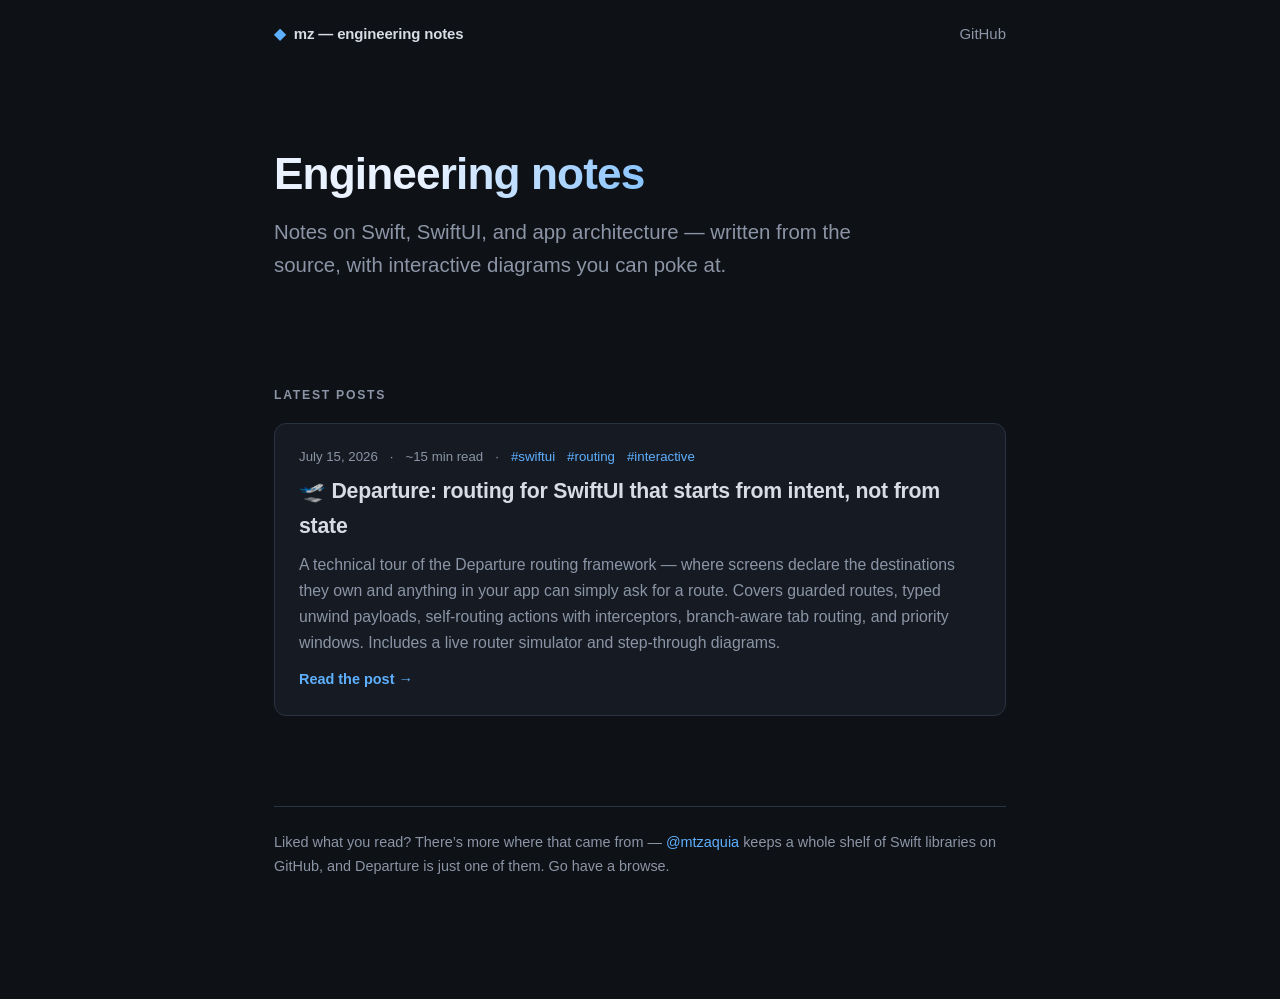
==== index.html @ d5566dd6 "Add files via upload" ====
<!DOCTYPE html>
<html lang="en">
<head>
<meta charset="UTF-8">
<meta name="viewport" content="width=device-width, initial-scale=1.0">
<title>mz — engineering notes</title>
<link rel="stylesheet" href="assets/blog.css">
</head>
<body>

<nav class="site-nav">
  <a class="brand" href="index.html"><span class="dot">◆</span> mz — engineering notes</a>
  <span class="nav-links"><a href="https://github.com/mtzaquia" target="_blank" rel="noopener">GitHub</a></span>
</nav>

<header class="hero">
  <h1>Engineering notes</h1>
  <p class="sub">Notes on Swift, SwiftUI, and app architecture — written from the source, with interactive diagrams you can poke at.</p>
</header>

<main>

  <div class="section-label">Latest posts</div>

  <a class="post-card" href="posts/departure.html">
    <div class="card-meta">
      <span>July 15, 2026</span>
      <span>·</span>
      <span>~15 min read</span>
      <span>·</span>
      <span class="tag">#swiftui</span>
      <span class="tag">#routing</span>
      <span class="tag">#interactive</span>
    </div>
    <h3>🛫 Departure: routing for SwiftUI that starts from intent, not from state</h3>
    <p>A technical tour of the Departure routing framework — where screens declare the destinations they own and anything in your app can simply ask for a route. Covers guarded routes, typed unwind payloads, self-routing actions with interceptors, branch-aware tab routing, and priority windows. Includes a live router simulator and step-through diagrams.</p>
    <span class="read-more">Read the post →</span>
  </a>

  <footer>
    Liked what you read? There’s more where that came from — <a href="https://github.com/mtzaquia?tab=repositories" target="_blank" rel="noopener">@mtzaquia</a> keeps a whole shelf of Swift libraries on GitHub, and Departure is just one of them. Go have a browse.
  </footer>

</main>

<script src="assets/site.js"></script>
</body>
</html>
---- assets/blog.css ----
/* ============================================================
   blog.css — shared design system for the blog
   Tokens, typography, code, tables, callouts, widget shells,
   nav, post cards. Post-specific widget styles stay in posts.
   ============================================================ */

  :root {
    --bg: #0e1116;
    --surface: #161b23;
    --surface-2: #1d2430;
    --border: #2a3342;
    --text: #d7dde6;
    --text-dim: #8b95a6;
    --accent: #5eb0ff;
    --accent-2: #9d7bff;
    --green: #4ecf8a;
    --amber: #f0b458;
    --red: #f2708a;
    --code-bg: #12161d;
    --radius: 12px;
    font-size: 17px;
  }
  * { box-sizing: border-box; margin: 0; padding: 0; }
  html { scroll-behavior: smooth; }
  body {
    background: var(--bg);
    color: var(--text);
    font-family: -apple-system, BlinkMacSystemFont, "Segoe UI", Roboto, Helvetica, Arial, sans-serif;
    line-height: 1.65;
  }
  main { max-width: 780px; margin: 0 auto; padding: 0 24px 120px; }
  a { color: var(--accent); text-decoration: none; }
  a:hover { text-decoration: underline; }

  /* ---------- hero ---------- */
  header.hero {
    max-width: 780px; margin: 0 auto; padding: 90px 24px 40px;
  }
  .hero .plane { font-size: 3rem; }
  .hero h1 {
    font-size: 2.6rem; line-height: 1.15; letter-spacing: -0.02em;
    margin: 12px 0 16px; font-weight: 750;
    background: linear-gradient(100deg, #eaf2ff 20%, var(--accent) 65%, var(--accent-2));
    -webkit-background-clip: text; background-clip: text; color: transparent;
  }
  .hero p.sub { font-size: 1.2rem; color: var(--text-dim); max-width: 620px; }
  .meta-row { display: flex; gap: 14px; flex-wrap: wrap; margin-top: 22px; font-size: 0.82rem; }
  .pill {
    border: 1px solid var(--border); border-radius: 999px; padding: 4px 13px;
    color: var(--text-dim); background: var(--surface);
  }
  .pill b { color: var(--text); font-weight: 600; }

  h2 {
    font-size: 1.65rem; letter-spacing: -0.015em; margin: 72px 0 14px;
    font-weight: 700; scroll-margin-top: 24px;
  }
  h2 .kicker {
    display: block; font-size: 0.75rem; letter-spacing: 0.14em; text-transform: uppercase;
    color: var(--accent); font-weight: 600; margin-bottom: 6px;
  }
  h3 { font-size: 1.15rem; margin: 36px 0 10px; font-weight: 650; }
  p { margin: 14px 0; }
  p.lede { font-size: 1.08rem; }
  strong { color: #fff; font-weight: 600; }
  .dim { color: var(--text-dim); }

  /* ---------- code ---------- */
  pre {
    background: var(--code-bg); border: 1px solid var(--border);
    border-radius: var(--radius); padding: 18px 20px; overflow-x: auto;
    margin: 18px 0; font-size: 0.86rem; line-height: 1.6;
  }
  code, pre { font-family: "SF Mono", ui-monospace, Menlo, Consolas, monospace; }
  p code, li code, td code {
    background: var(--surface-2); border: 1px solid var(--border);
    border-radius: 5px; padding: 1px 6px; font-size: 0.84em; white-space: nowrap;
  }
  .tok-kw { color: #ff7ab2; } .tok-type { color: #7ee0d2; } .tok-str { color: #a8d982; }
  .tok-fn { color: #78baff; } .tok-cm { color: #66707f; font-style: italic; }
  .tok-num { color: #f0b458; } .tok-prop { color: #c8a5ff; }

  /* ---------- tables ---------- */
  table {
    width: 100%; border-collapse: collapse; margin: 20px 0; font-size: 0.9rem;
    border: 1px solid var(--border); border-radius: var(--radius); overflow: hidden;
    display: table;
  }
  th, td { text-align: left; padding: 11px 14px; border-bottom: 1px solid var(--border); vertical-align: top; }
  th { background: var(--surface-2); font-weight: 600; font-size: 0.8rem; letter-spacing: 0.04em; text-transform: uppercase; color: var(--text-dim); }
  tr:last-child td { border-bottom: none; }
  tbody tr { transition: background 0.15s; }
  tbody tr:hover { background: rgba(94,176,255,0.06); }

  /* ---------- callouts ---------- */
  .callout {
    border: 1px solid var(--border); border-left: 3px solid var(--accent);
    background: var(--surface); border-radius: 0 var(--radius) var(--radius) 0;
    padding: 14px 18px; margin: 20px 0; font-size: 0.95rem;
  }
  .callout.warn { border-left-color: var(--amber); }

  /* ---------- interactive shells ---------- */
  .widget {
    border: 1px solid var(--border); background: var(--surface);
    border-radius: var(--radius); margin: 26px 0; overflow: hidden;
  }
  .widget-title {
    padding: 12px 18px; border-bottom: 1px solid var(--border); font-size: 0.8rem;
    letter-spacing: 0.08em; text-transform: uppercase; color: var(--text-dim);
    display: flex; align-items: center; gap: 8px; font-weight: 600;
  }
  .widget-title::before { content: "◆"; color: var(--accent); font-size: 0.7rem; }
  .widget-body { padding: 20px; }
  button.ctl {
    background: var(--surface-2); color: var(--text); border: 1px solid var(--border);
    border-radius: 8px; padding: 8px 14px; font-size: 0.83rem; cursor: pointer;
    font-family: "SF Mono", ui-monospace, Menlo, monospace; transition: all 0.15s;
  }
  button.ctl:hover { border-color: var(--accent); color: var(--accent); }
  button.ctl:disabled { opacity: 0.35; cursor: default; }
  button.ctl:disabled:hover { border-color: var(--border); color: var(--text); }
  button.ctl.primary { border-color: var(--accent); color: var(--accent); }
  .btn-row { display: flex; gap: 10px; flex-wrap: wrap; margin-bottom: 18px; }

  /* ---------- collapsible ---------- */
  details.api {
    border: 1px solid var(--border); border-radius: var(--radius); margin: 12px 0;
    background: var(--surface);
  }
  details.api summary {
    padding: 13px 18px; cursor: pointer; font-weight: 600; font-size: 0.95rem;
    list-style: none; display: flex; align-items: center; gap: 10px;
  }
  details.api summary::before { content: "▸"; color: var(--accent); transition: transform 0.2s; font-size: 0.8rem; }
  details.api[open] summary::before { transform: rotate(90deg); }
  details.api summary code { font-size: 0.82em; }
  details.api .api-body { padding: 0 18px 16px; border-top: 1px solid var(--border); }
  details.api .api-body pre { margin-top: 14px; }

  /* ---------- TOC ---------- */
  nav.toc {
    border: 1px solid var(--border); border-radius: var(--radius); background: var(--surface);
    padding: 18px 22px; margin: 34px 0; font-size: 0.9rem;
  }
  nav.toc .toc-t { font-size: 0.72rem; text-transform: uppercase; letter-spacing: 0.12em; color: var(--text-dim); font-weight: 700; margin-bottom: 8px; }
  nav.toc ol { padding-left: 20px; }
  nav.toc li { margin: 4px 0; }

  footer { margin-top: 90px; padding-top: 24px; border-top: 1px solid var(--border); font-size: 0.85rem; color: var(--text-dim); }

  /* ---------- site chrome (nav, landing, post cards) ---------- */
  .site-nav {
    max-width: 780px; margin: 0 auto; padding: 22px 24px 0;
    display: flex; align-items: center; gap: 18px; font-size: 0.88rem;
  }
  .site-nav .brand {
    font-weight: 750; letter-spacing: -0.01em; color: var(--text);
    display: flex; align-items: center; gap: 8px;
  }
  .site-nav .brand:hover { text-decoration: none; color: var(--accent); }
  .site-nav .brand .dot { color: var(--accent); }
  .site-nav .nav-links { margin-left: auto; display: flex; gap: 18px; }
  .site-nav .nav-links a { color: var(--text-dim); }
  .site-nav .nav-links a:hover { color: var(--accent); text-decoration: none; }

  @keyframes nodeIn { from { opacity: 0; transform: translateY(-6px); } to { opacity: 1; transform: none; } }

  .post-card {
    display: block; border: 1px solid var(--border); border-radius: var(--radius);
    background: var(--surface); padding: 22px 24px; margin: 18px 0;
    transition: border-color 0.2s, transform 0.2s; color: var(--text);
  }
  .post-card:hover { border-color: var(--accent); text-decoration: none; transform: translateY(-2px); }
  .post-card h3 { margin: 6px 0 8px; font-size: 1.25rem; letter-spacing: -0.01em; }
  .post-card .card-meta { font-size: 0.78rem; color: var(--text-dim); display: flex; gap: 12px; flex-wrap: wrap; }
  .post-card .card-meta .tag { color: var(--accent); }
  .post-card p { color: var(--text-dim); font-size: 0.93rem; margin: 8px 0 0; }
  .post-card .read-more { display: inline-block; margin-top: 12px; font-size: 0.85rem; color: var(--accent); font-weight: 600; }
  .section-label {
    font-size: 0.72rem; text-transform: uppercase; letter-spacing: 0.14em;
    color: var(--text-dim); font-weight: 700; margin: 48px 0 6px;
  }

  /* ---------- responsive: small screens ---------- */
  @media (max-width: 640px) {
    :root { font-size: 16px; }
    .site-nav { padding: 16px 18px 0; }
    header.hero { padding: 44px 18px 24px; }
    .hero .plane { font-size: 2.3rem; }
    .hero h1 { font-size: 1.8rem; }
    .hero p.sub { font-size: 1.02rem; }
    main { padding: 0 18px 80px; }
    h2 { font-size: 1.35rem; margin-top: 54px; }
    h3 { font-size: 1.08rem; }
    pre { padding: 13px 14px; font-size: 0.78rem; }
    table { display: block; overflow-x: auto; }
    th, td { padding: 9px 10px; }
    .callout { padding: 12px 14px; font-size: 0.9rem; }
    .widget-body { padding: 14px; }
    button.ctl { padding: 7px 11px; font-size: 0.78rem; }
    .post-card { padding: 17px 18px; }
    .post-card h3 { font-size: 1.12rem; }
    nav.toc { padding: 14px 16px; }
    details.api summary { padding: 12px 14px; }
    details.api .api-body { padding: 0 14px 14px; }
  }
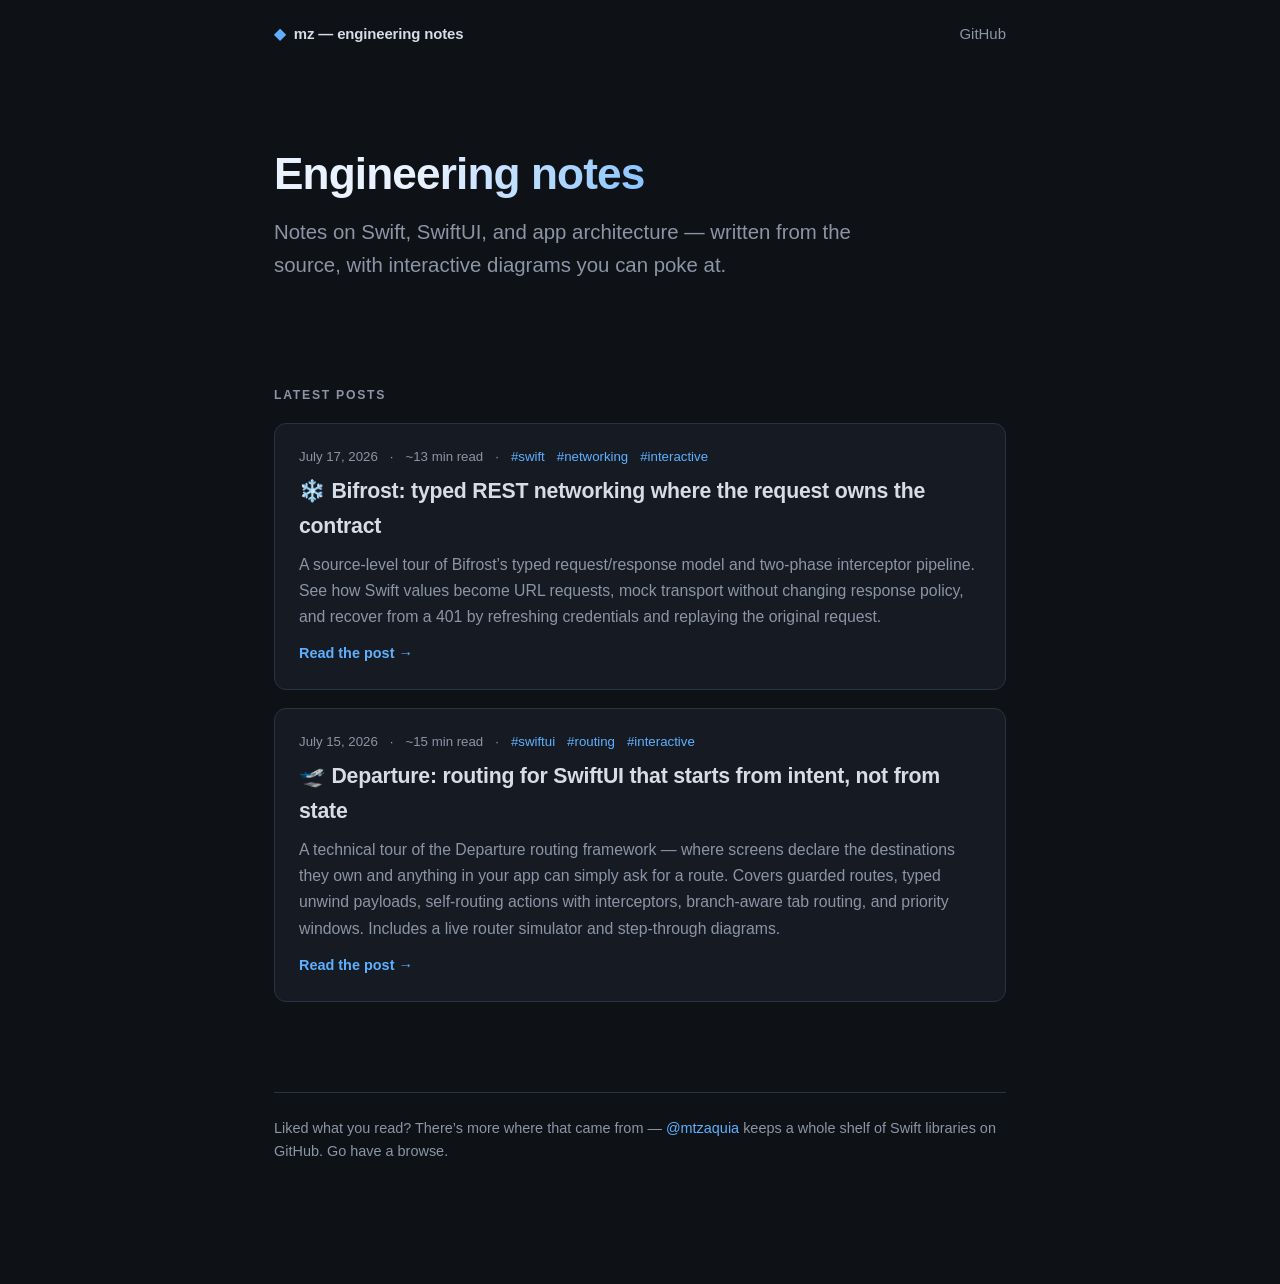
==== commit acd0a6e0: "Add interactive Bifrost blog post" ====
--- a/index.html
+++ b/index.html
@@ -22,6 +22,21 @@
 
   <div class="section-label">Latest posts</div>
 
+  <a class="post-card" href="posts/bifrost.html">
+    <div class="card-meta">
+      <span>July 17, 2026</span>
+      <span>·</span>
+      <span>~13 min read</span>
+      <span>·</span>
+      <span class="tag">#swift</span>
+      <span class="tag">#networking</span>
+      <span class="tag">#interactive</span>
+    </div>
+    <h3>❄️ Bifrost: typed REST networking where the request owns the contract</h3>
+    <p>A source-level tour of Bifrost’s typed request/response model and two-phase interceptor pipeline. See how Swift values become URL requests, mock transport without changing response policy, and recover from a 401 by refreshing credentials and replaying the original request.</p>
+    <span class="read-more">Read the post →</span>
+  </a>
+
   <a class="post-card" href="posts/departure.html">
     <div class="card-meta">
       <span>July 15, 2026</span>
@@ -38,7 +53,7 @@
   </a>
 
   <footer>
-    Liked what you read? There’s more where that came from — <a href="https://github.com/mtzaquia?tab=repositories" target="_blank" rel="noopener">@mtzaquia</a> keeps a whole shelf of Swift libraries on GitHub, and Departure is just one of them. Go have a browse.
+    Liked what you read? There’s more where that came from — <a href="https://github.com/mtzaquia?tab=repositories" target="_blank" rel="noopener">@mtzaquia</a> keeps a whole shelf of Swift libraries on GitHub. Go have a browse.
   </footer>
 
 </main>
--- a/assets/blog.css
+++ b/assets/blog.css
@@ -21,12 +21,22 @@
     font-size: 17px;
   }
   * { box-sizing: border-box; margin: 0; padding: 0; }
-  html { scroll-behavior: smooth; }
+  html {
+    scroll-behavior: smooth;
+    max-width: 100%;
+    overflow-x: hidden;
+    overscroll-behavior-x: none;
+  }
   body {
     background: var(--bg);
     color: var(--text);
     font-family: -apple-system, BlinkMacSystemFont, "Segoe UI", Roboto, Helvetica, Arial, sans-serif;
     line-height: 1.65;
+    max-width: 100%;
+    overflow-x: hidden;
+  }
+  @supports (overflow: clip) {
+    html, body { overflow-x: clip; }
   }
   main { max-width: 780px; margin: 0 auto; padding: 0 24px 120px; }
   a { color: var(--accent); text-decoration: none; }
@@ -69,7 +79,9 @@
   pre {
     background: var(--code-bg); border: 1px solid var(--border);
     border-radius: var(--radius); padding: 18px 20px; overflow-x: auto;
-    margin: 18px 0; font-size: 0.86rem; line-height: 1.6;
+    margin: 18px 0; max-width: 100%; min-width: 0;
+    font-size: 0.86rem; line-height: 1.6;
+    overscroll-behavior-x: contain; -webkit-overflow-scrolling: touch;
   }
   code, pre { font-family: "SF Mono", ui-monospace, Menlo, Consolas, monospace; }
   p code, li code, td code {
@@ -86,6 +98,12 @@
     border: 1px solid var(--border); border-radius: var(--radius); overflow: hidden;
     display: table;
   }
+  .table-scroll {
+    width: 100%; max-width: 100%; margin: 20px 0; overflow-x: auto;
+    border-radius: var(--radius); overscroll-behavior-x: contain;
+    -webkit-overflow-scrolling: touch;
+  }
+  .table-scroll table { margin: 0; }
   th, td { text-align: left; padding: 11px 14px; border-bottom: 1px solid var(--border); vertical-align: top; }
   th { background: var(--surface-2); font-weight: 600; font-size: 0.8rem; letter-spacing: 0.04em; text-transform: uppercase; color: var(--text-dim); }
   tr:last-child td { border-bottom: none; }
@@ -111,7 +129,10 @@
     display: flex; align-items: center; gap: 8px; font-weight: 600;
   }
   .widget-title::before { content: "◆"; color: var(--accent); font-size: 0.7rem; }
-  .widget-body { padding: 20px; }
+  .widget-body {
+    padding: 20px; min-width: 0; overflow-x: auto;
+    overscroll-behavior-x: contain; -webkit-overflow-scrolling: touch;
+  }
   button.ctl {
     background: var(--surface-2); color: var(--text); border: 1px solid var(--border);
     border-radius: 8px; padding: 8px 14px; font-size: 0.83rem; cursor: pointer;
@@ -194,7 +215,7 @@
     h2 { font-size: 1.35rem; margin-top: 54px; }
     h3 { font-size: 1.08rem; }
     pre { padding: 13px 14px; font-size: 0.78rem; }
-    table { display: block; overflow-x: auto; }
+    .table-scroll table { min-width: 100%; }
     th, td { padding: 9px 10px; }
     .callout { padding: 12px 14px; font-size: 0.9rem; }
     .widget-body { padding: 14px; }
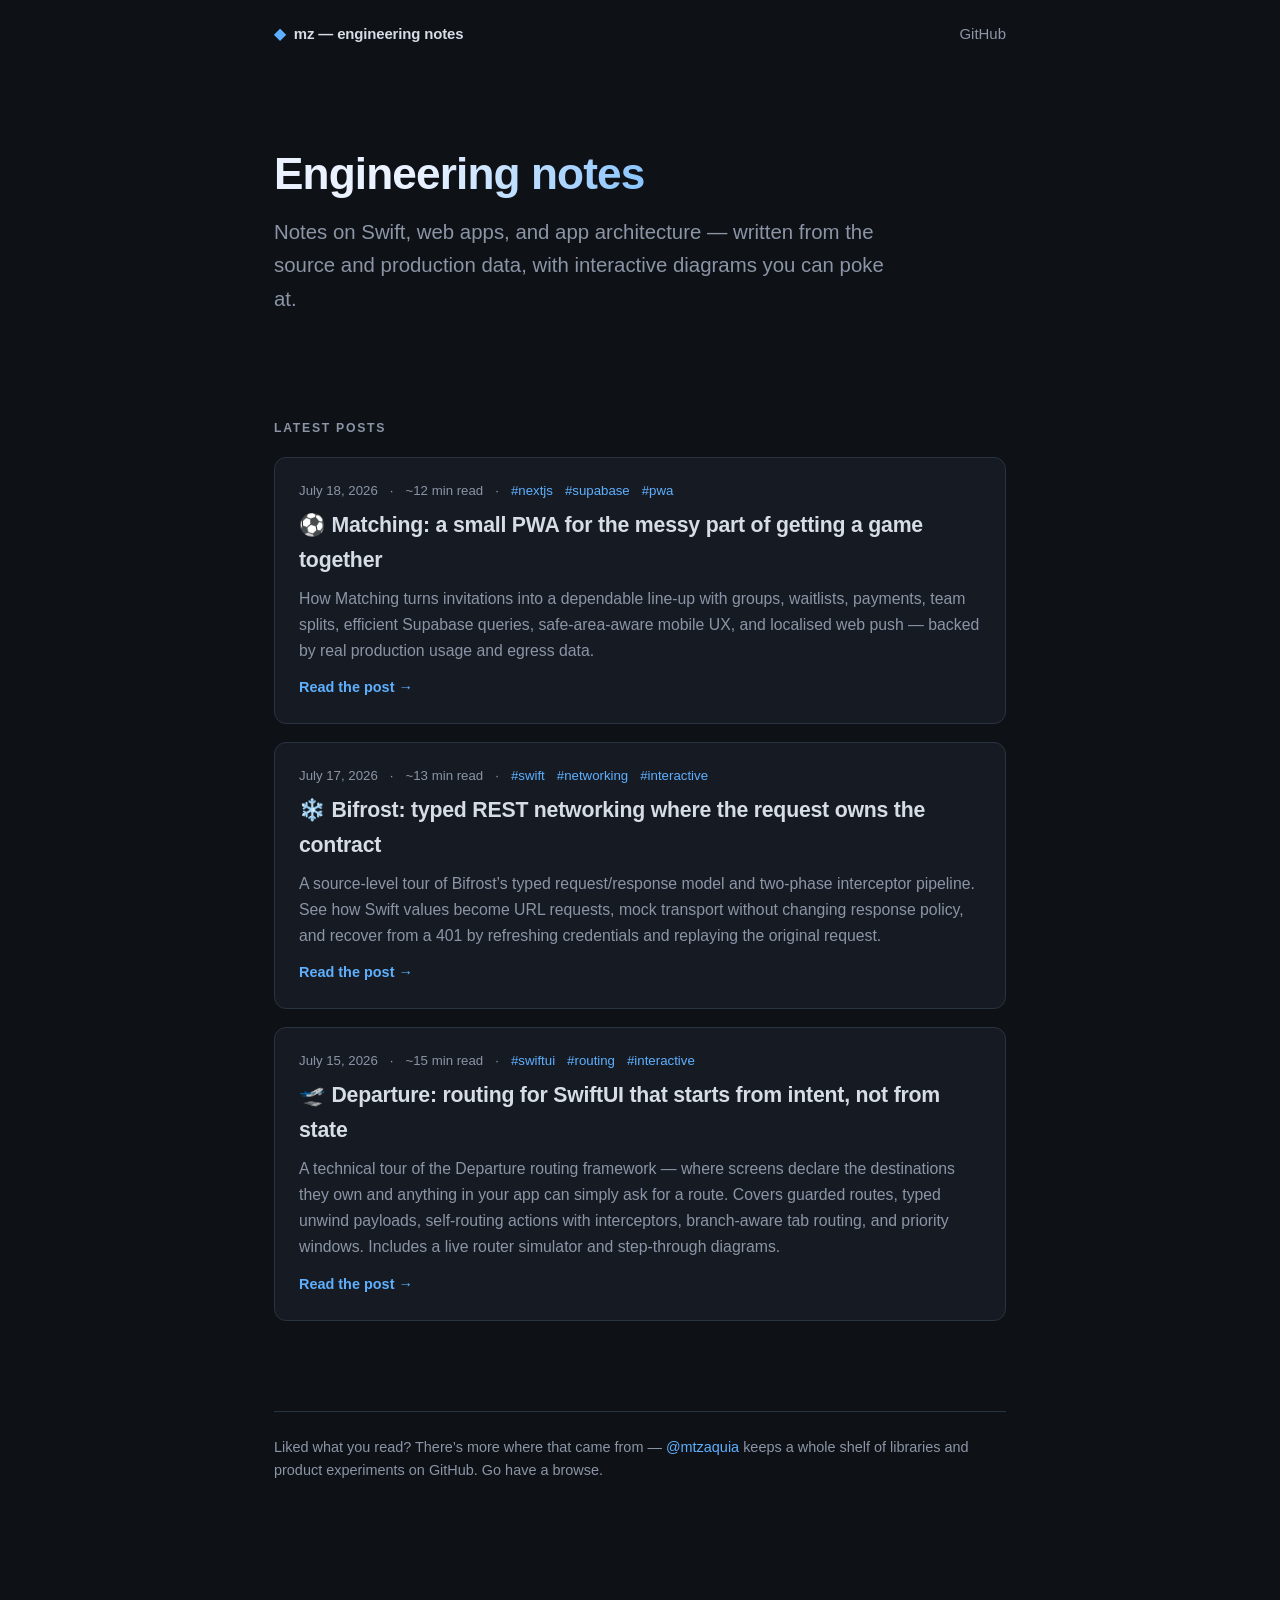
==== commit f0d685fd: "Add Matching app engineering post" ====
--- a/index.html
+++ b/index.html
@@ -15,12 +15,27 @@
 
 <header class="hero">
   <h1>Engineering notes</h1>
-  <p class="sub">Notes on Swift, SwiftUI, and app architecture — written from the source, with interactive diagrams you can poke at.</p>
+  <p class="sub">Notes on Swift, web apps, and app architecture — written from the source and production data, with interactive diagrams you can poke at.</p>
 </header>
 
 <main>
 
   <div class="section-label">Latest posts</div>
+
+  <a class="post-card" href="posts/matching.html">
+    <div class="card-meta">
+      <span>July 18, 2026</span>
+      <span>·</span>
+      <span>~12 min read</span>
+      <span>·</span>
+      <span class="tag">#nextjs</span>
+      <span class="tag">#supabase</span>
+      <span class="tag">#pwa</span>
+    </div>
+    <h3>⚽️ Matching: a small PWA for the messy part of getting a game together</h3>
+    <p>How Matching turns invitations into a dependable line-up with groups, waitlists, payments, team splits, efficient Supabase queries, safe-area-aware mobile UX, and localised web push — backed by real production usage and egress data.</p>
+    <span class="read-more">Read the post →</span>
+  </a>
 
   <a class="post-card" href="posts/bifrost.html">
     <div class="card-meta">
@@ -53,7 +68,7 @@
   </a>
 
   <footer>
-    Liked what you read? There’s more where that came from — <a href="https://github.com/mtzaquia?tab=repositories" target="_blank" rel="noopener">@mtzaquia</a> keeps a whole shelf of Swift libraries on GitHub. Go have a browse.
+    Liked what you read? There’s more where that came from — <a href="https://github.com/mtzaquia?tab=repositories" target="_blank" rel="noopener">@mtzaquia</a> keeps a whole shelf of libraries and product experiments on GitHub. Go have a browse.
   </footer>
 
 </main>
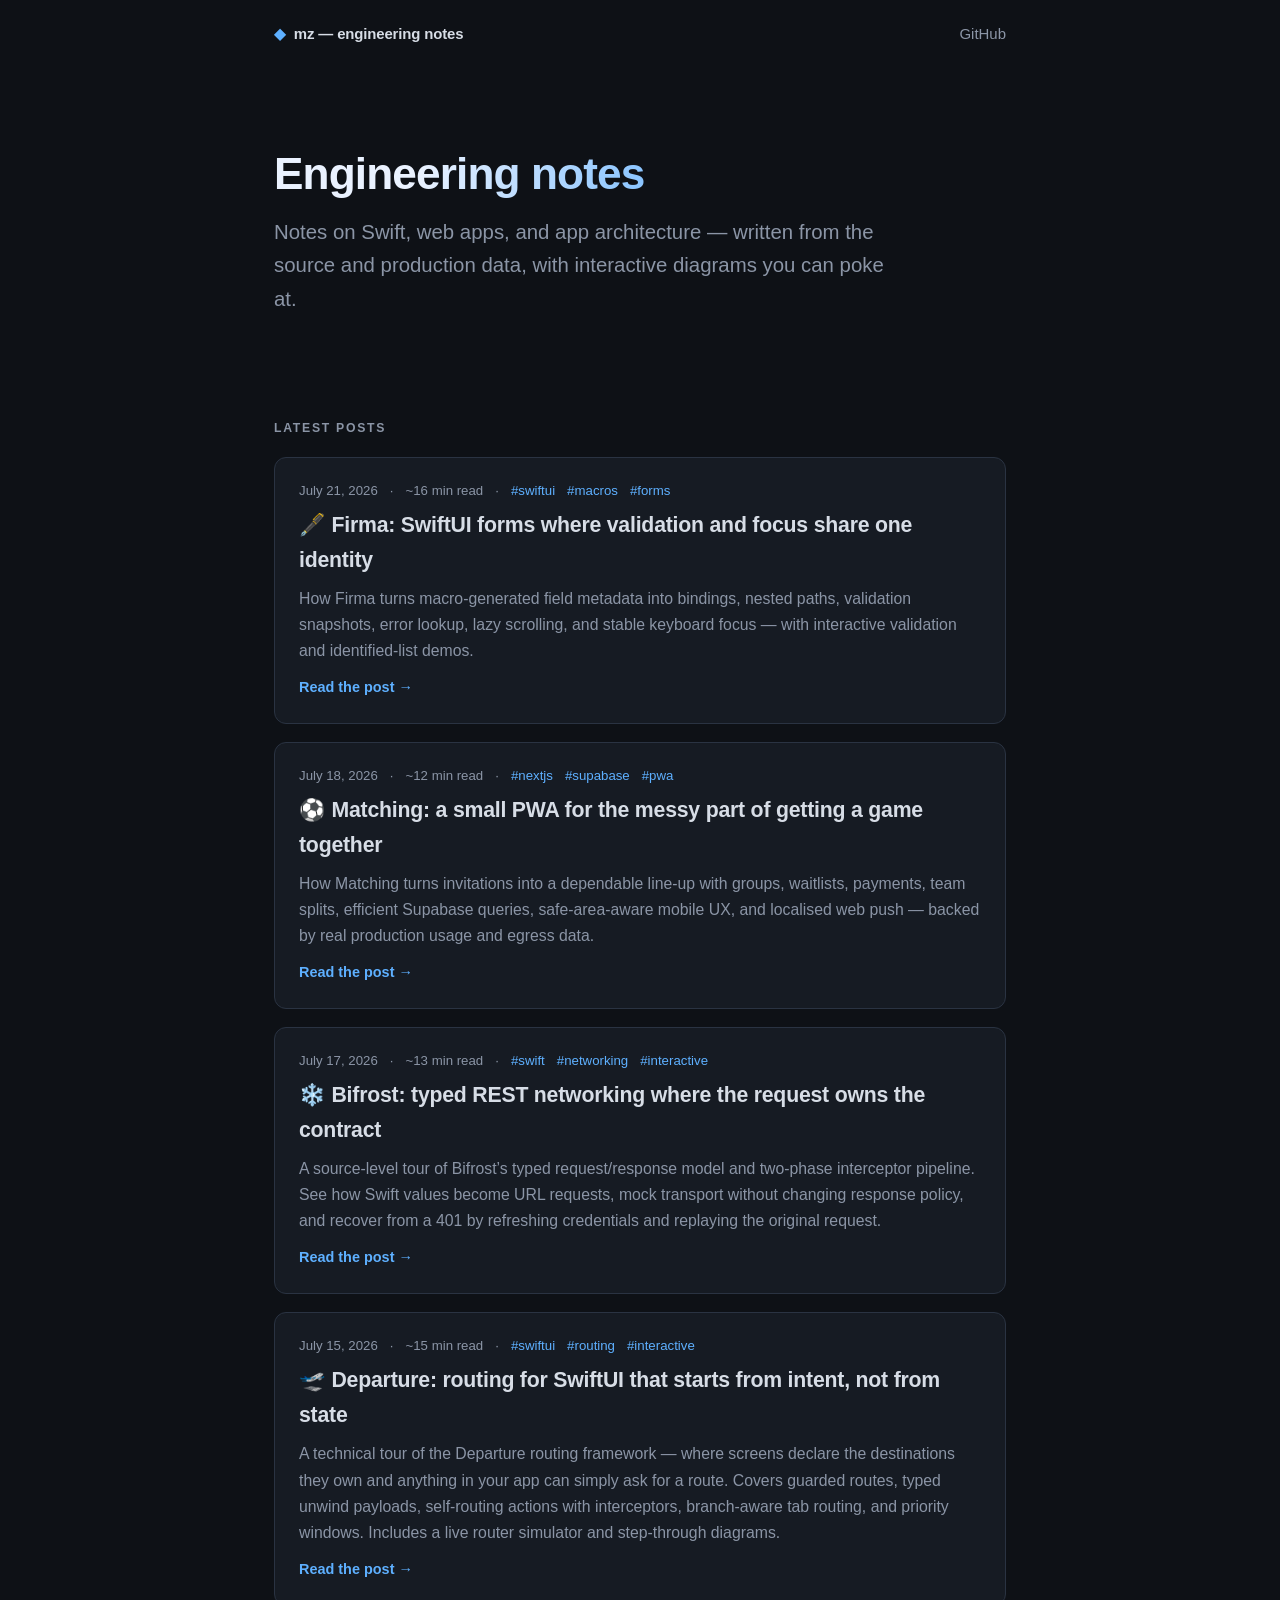
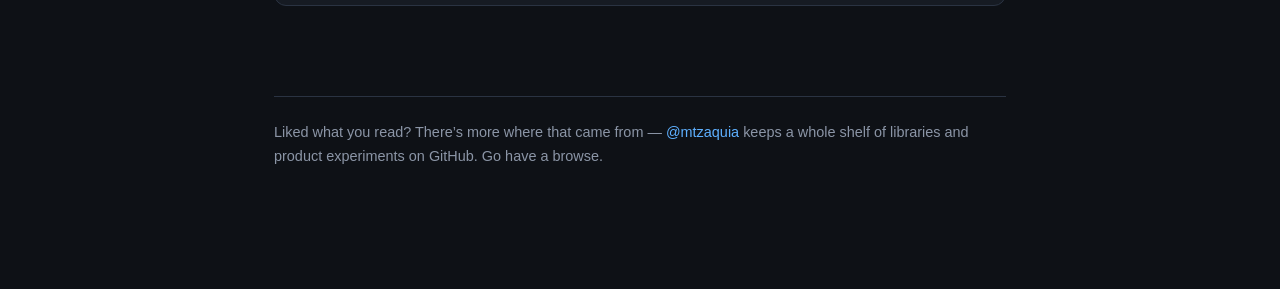
==== commit ac7c77c4: "Add interactive Firma blog post" ====
--- a/index.html
+++ b/index.html
@@ -21,6 +21,21 @@
 <main>
 
   <div class="section-label">Latest posts</div>
+
+  <a class="post-card" href="posts/firma.html">
+    <div class="card-meta">
+      <span>July 21, 2026</span>
+      <span>·</span>
+      <span>~16 min read</span>
+      <span>·</span>
+      <span class="tag">#swiftui</span>
+      <span class="tag">#macros</span>
+      <span class="tag">#forms</span>
+    </div>
+    <h3>🖋️ Firma: SwiftUI forms where validation and focus share one identity</h3>
+    <p>How Firma turns macro-generated field metadata into bindings, nested paths, validation snapshots, error lookup, lazy scrolling, and stable keyboard focus — with interactive validation and identified-list demos.</p>
+    <span class="read-more">Read the post →</span>
+  </a>
 
   <a class="post-card" href="posts/matching.html">
     <div class="card-meta">
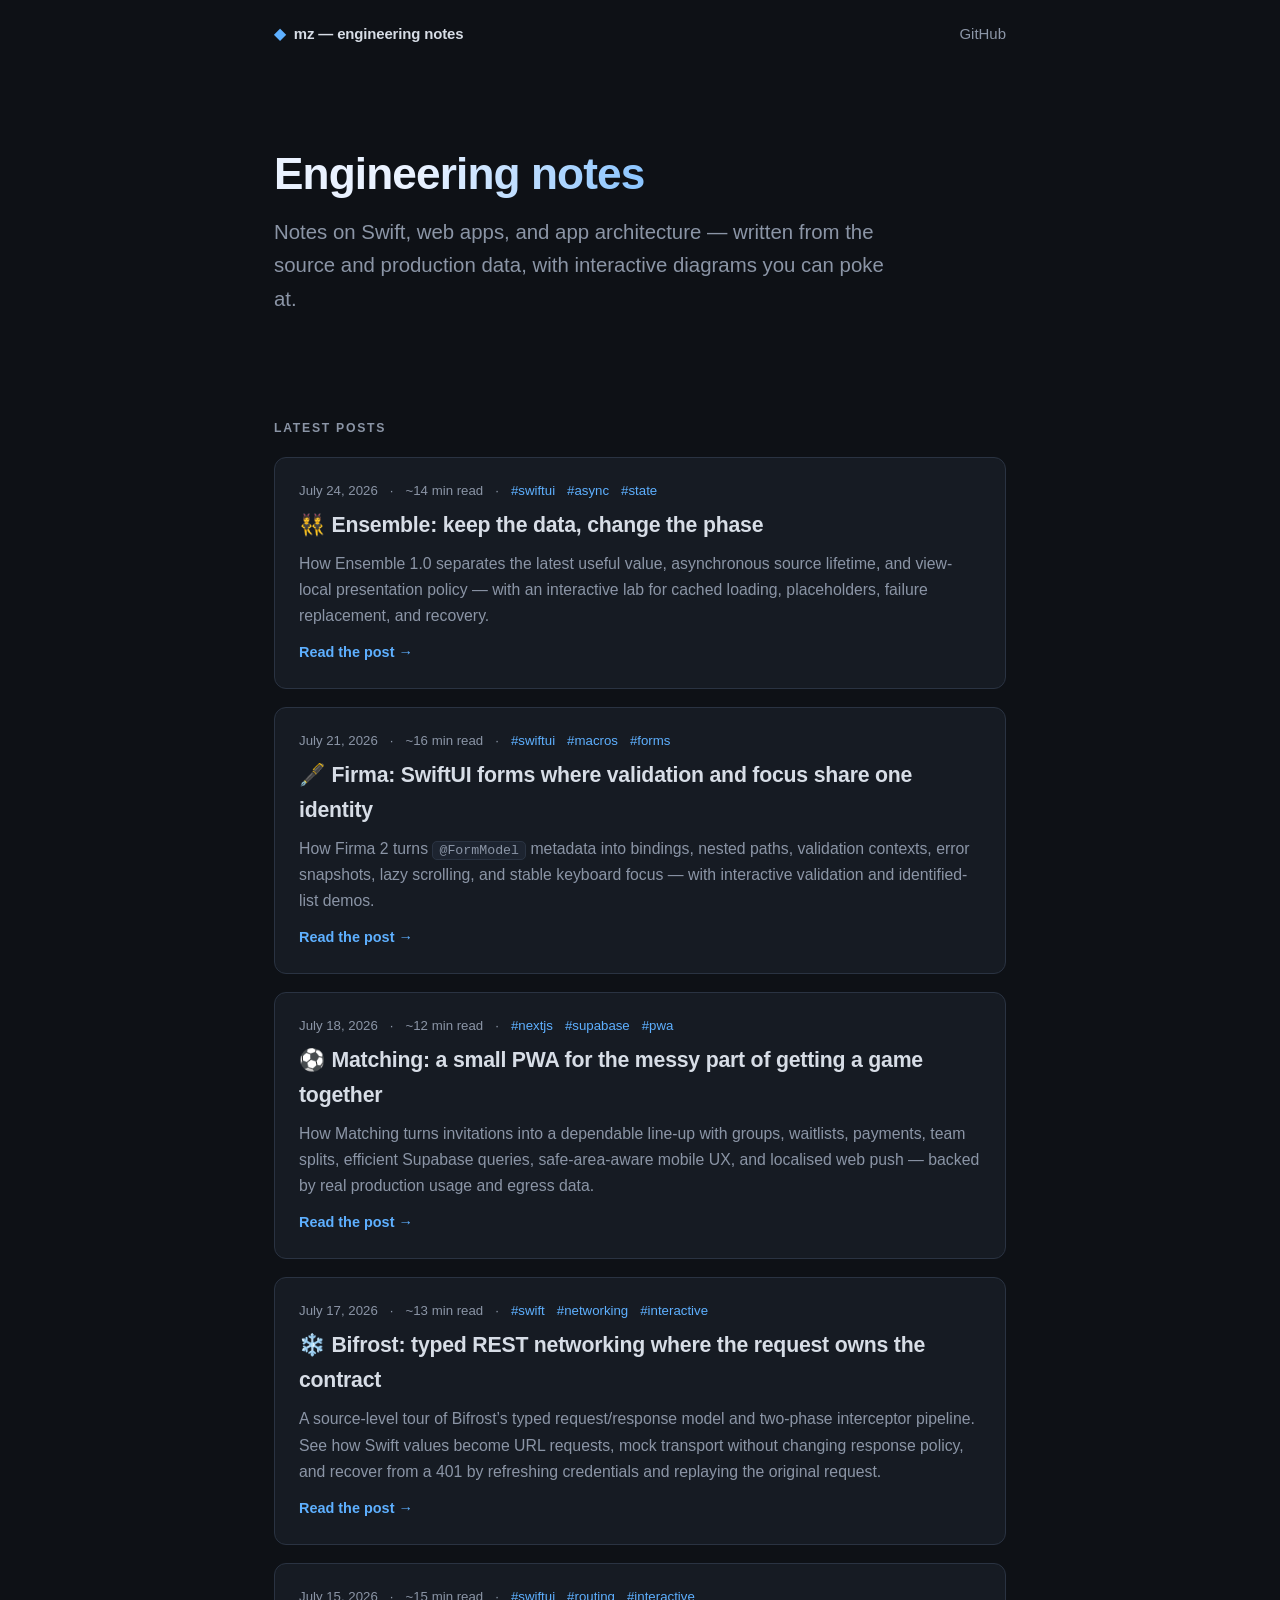
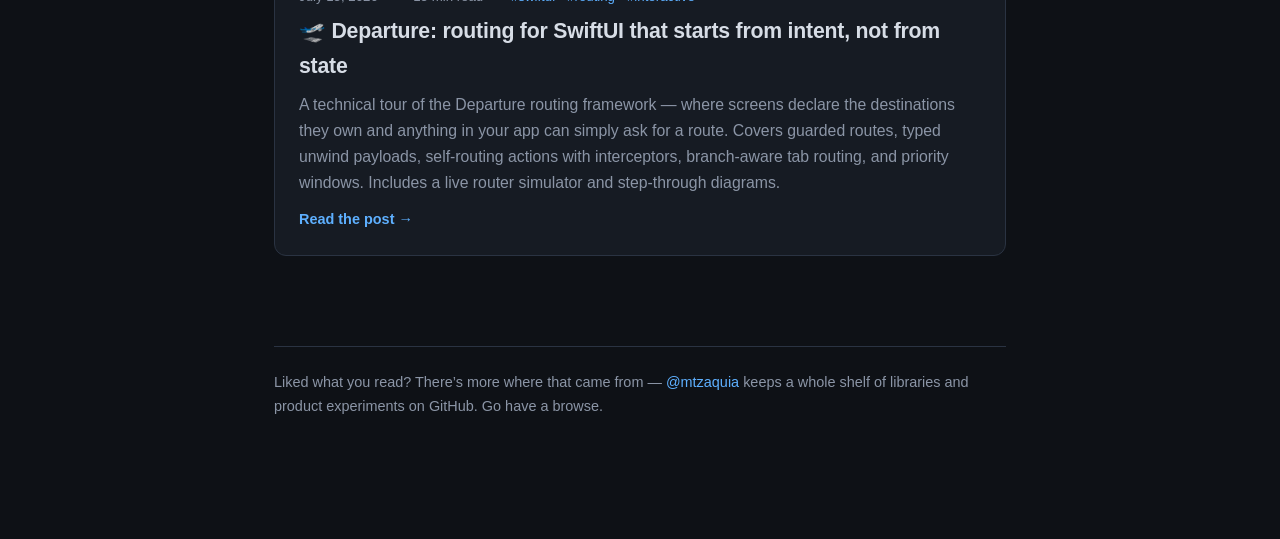
==== commit 31adec53: "Update posts for consistency." ====
--- a/index.html
+++ b/index.html
@@ -22,6 +22,21 @@
 
   <div class="section-label">Latest posts</div>
 
+  <a class="post-card" href="posts/ensemble.html">
+    <div class="card-meta">
+      <span>July 24, 2026</span>
+      <span>·</span>
+      <span>~14 min read</span>
+      <span>·</span>
+      <span class="tag">#swiftui</span>
+      <span class="tag">#async</span>
+      <span class="tag">#state</span>
+    </div>
+    <h3>👯 Ensemble: keep the data, change the phase</h3>
+    <p>How Ensemble 1.0 separates the latest useful value, asynchronous source lifetime, and view-local presentation policy — with an interactive lab for cached loading, placeholders, failure replacement, and recovery.</p>
+    <span class="read-more">Read the post →</span>
+  </a>
+
   <a class="post-card" href="posts/firma.html">
     <div class="card-meta">
       <span>July 21, 2026</span>
@@ -33,7 +48,7 @@
       <span class="tag">#forms</span>
     </div>
     <h3>🖋️ Firma: SwiftUI forms where validation and focus share one identity</h3>
-    <p>How Firma turns macro-generated field metadata into bindings, nested paths, validation snapshots, error lookup, lazy scrolling, and stable keyboard focus — with interactive validation and identified-list demos.</p>
+    <p>How Firma 2 turns <code>@FormModel</code> metadata into bindings, nested paths, validation contexts, error snapshots, lazy scrolling, and stable keyboard focus — with interactive validation and identified-list demos.</p>
     <span class="read-more">Read the post →</span>
   </a>
 
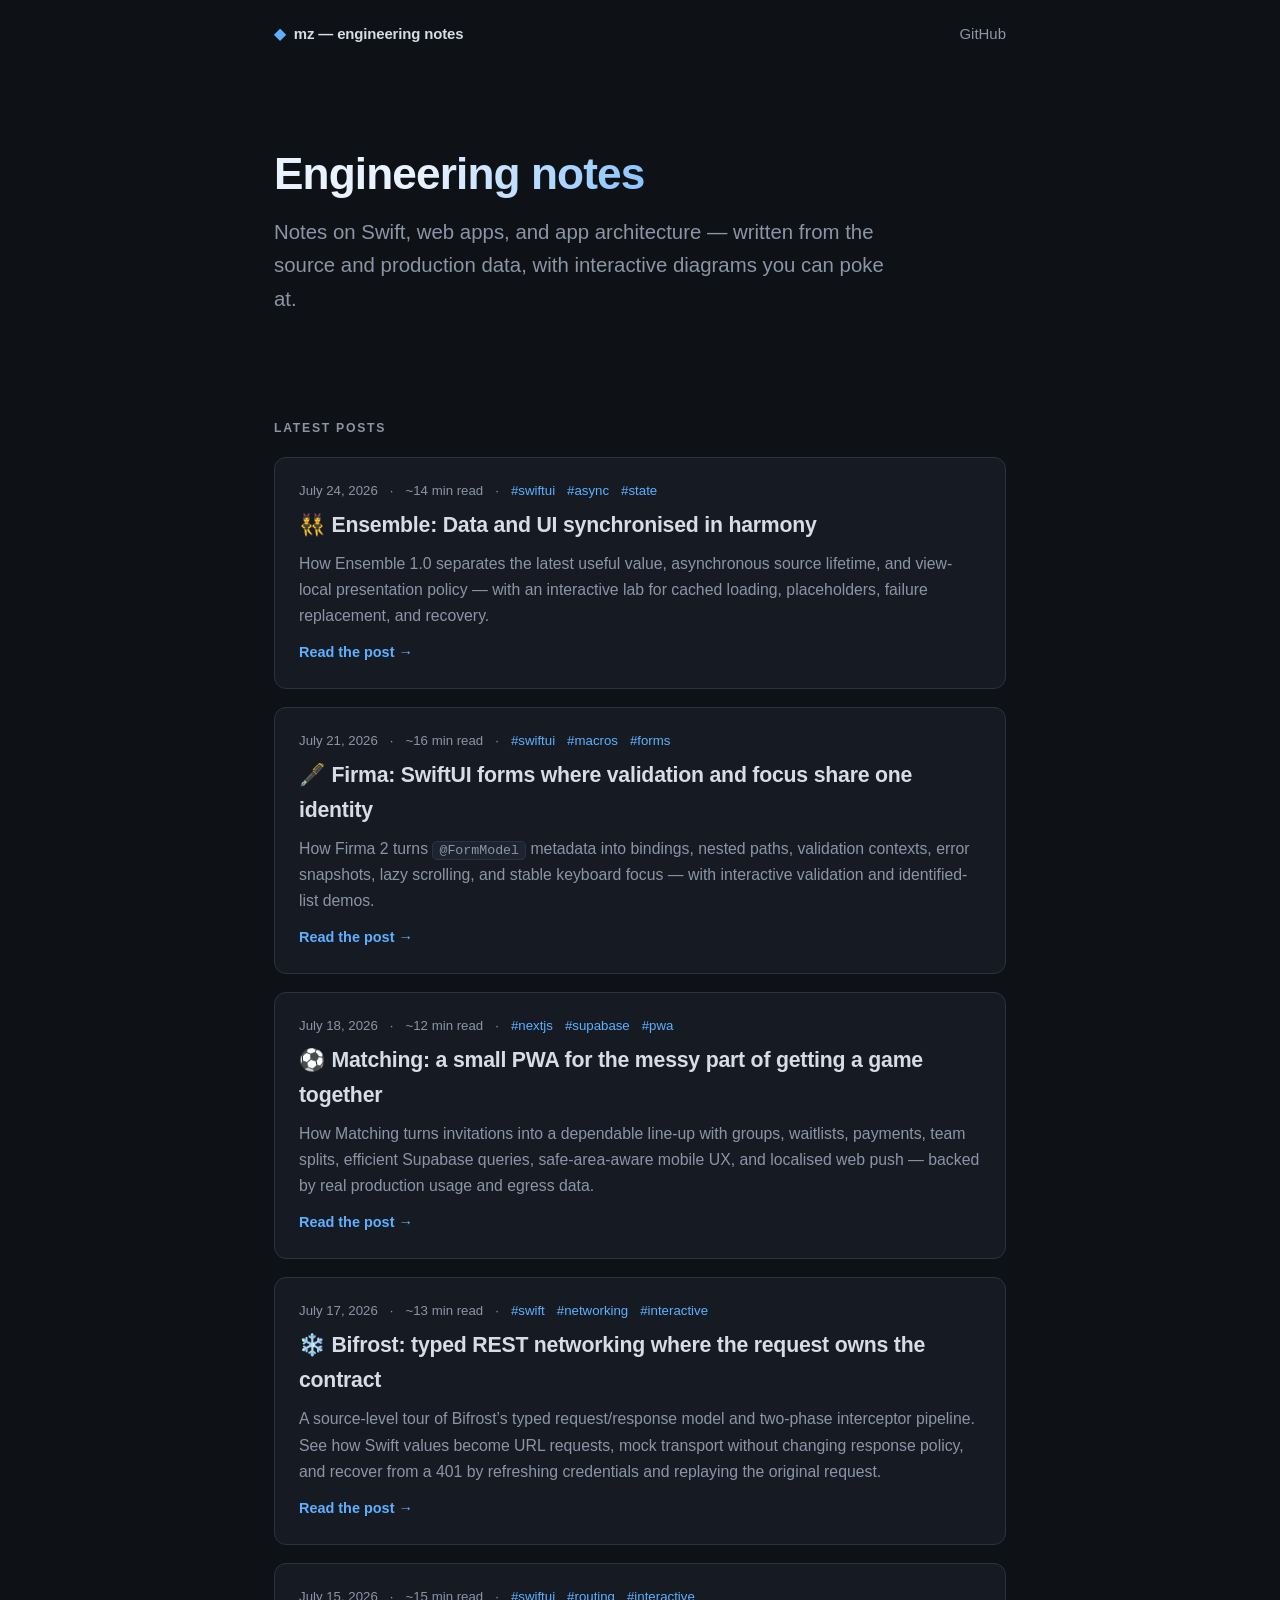
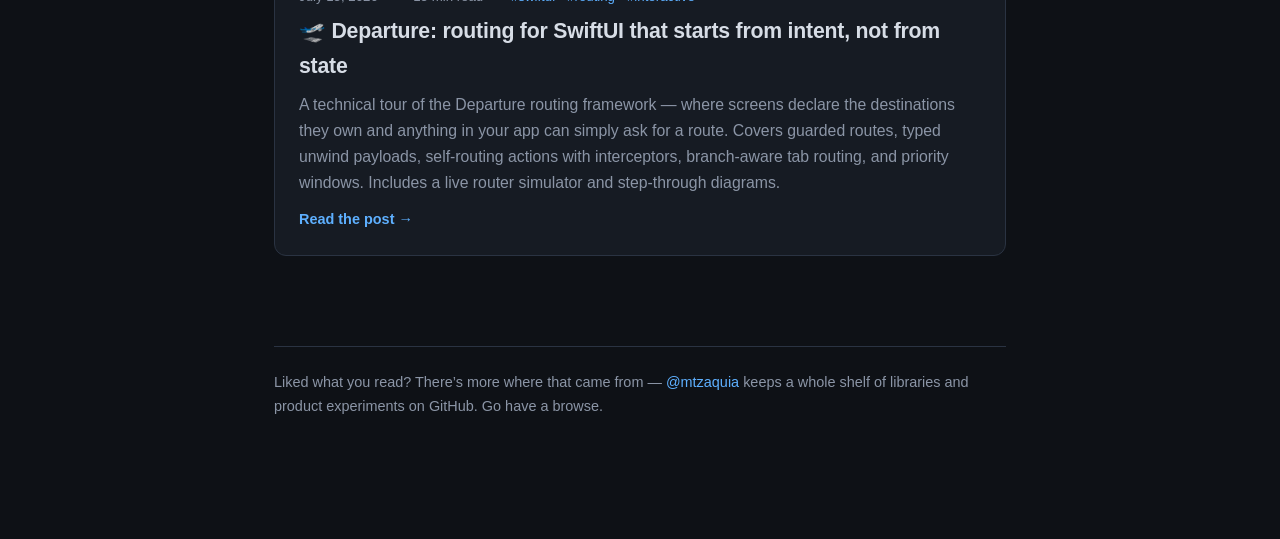
==== commit 458f7af9: "update headline" ====
--- a/index.html
+++ b/index.html
@@ -32,7 +32,7 @@
       <span class="tag">#async</span>
       <span class="tag">#state</span>
     </div>
-    <h3>👯 Ensemble: keep the data, change the phase</h3>
+    <h3>👯 Ensemble: Data and UI synchronised in harmony</h3>
     <p>How Ensemble 1.0 separates the latest useful value, asynchronous source lifetime, and view-local presentation policy — with an interactive lab for cached loading, placeholders, failure replacement, and recovery.</p>
     <span class="read-more">Read the post →</span>
   </a>
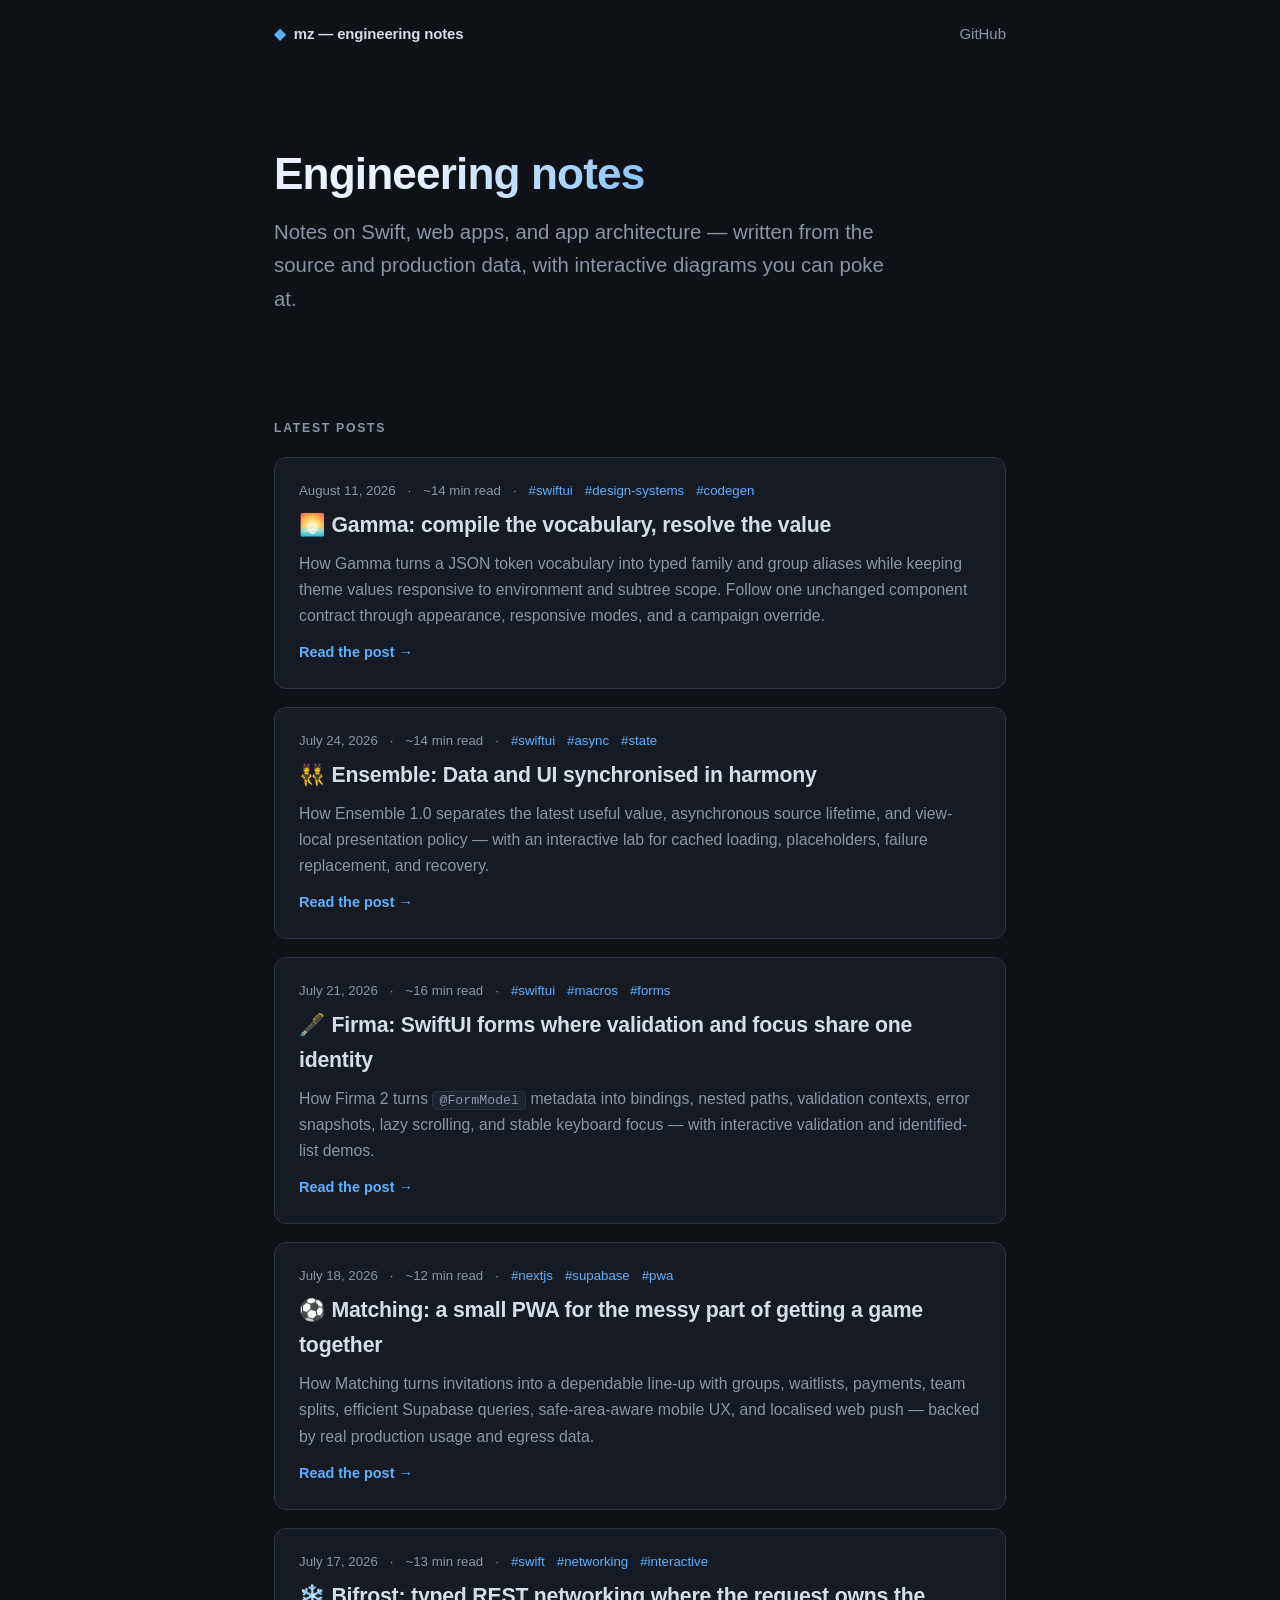
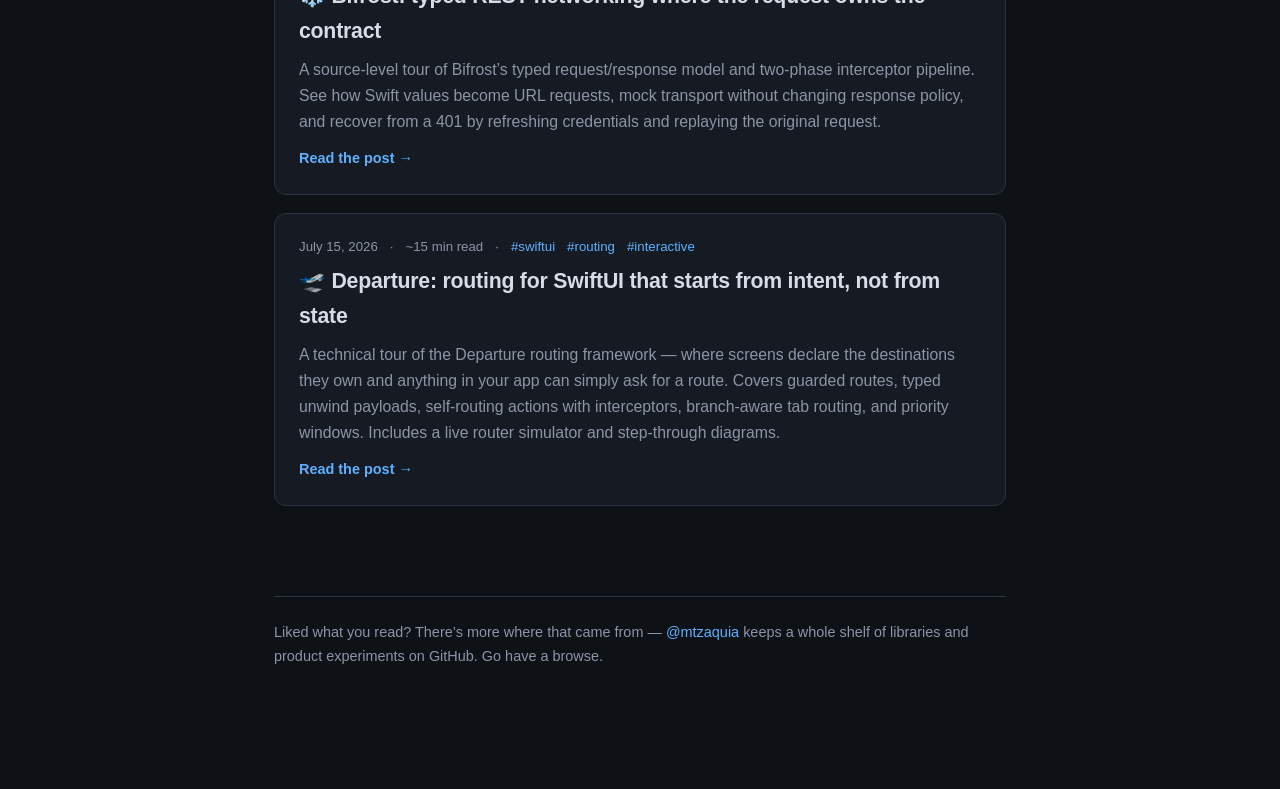
==== commit 1b8be024: "Add Gamma 2.0 engineering post" ====
--- a/index.html
+++ b/index.html
@@ -21,6 +21,21 @@
 <main>
 
   <div class="section-label">Latest posts</div>
+
+  <a class="post-card" href="posts/gamma.html">
+    <div class="card-meta">
+      <span>August 11, 2026</span>
+      <span>·</span>
+      <span>~14 min read</span>
+      <span>·</span>
+      <span class="tag">#swiftui</span>
+      <span class="tag">#design-systems</span>
+      <span class="tag">#codegen</span>
+    </div>
+    <h3>🌅 Gamma: compile the vocabulary, resolve the value</h3>
+    <p>How Gamma turns a JSON token vocabulary into typed family and group aliases while keeping theme values responsive to environment and subtree scope. Follow one unchanged component contract through appearance, responsive modes, and a campaign override.</p>
+    <span class="read-more">Read the post →</span>
+  </a>
 
   <a class="post-card" href="posts/ensemble.html">
     <div class="card-meta">
